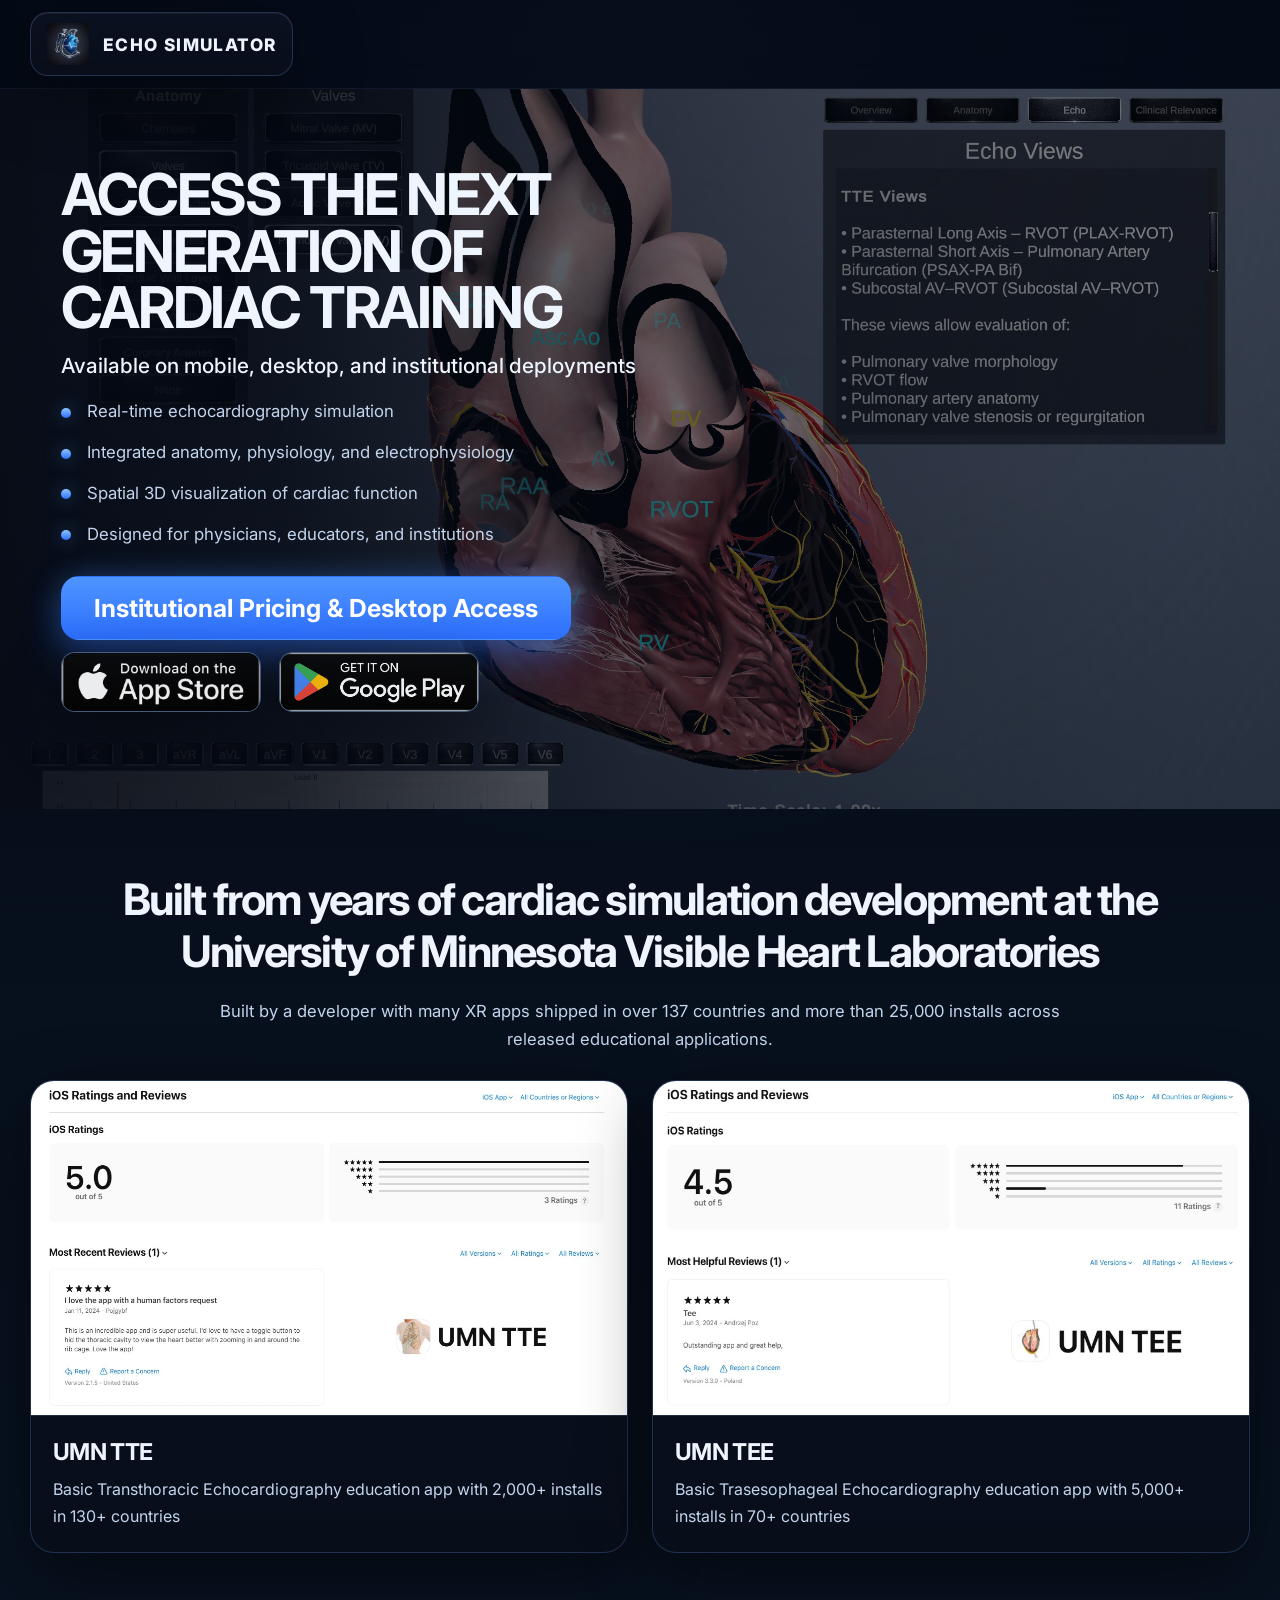
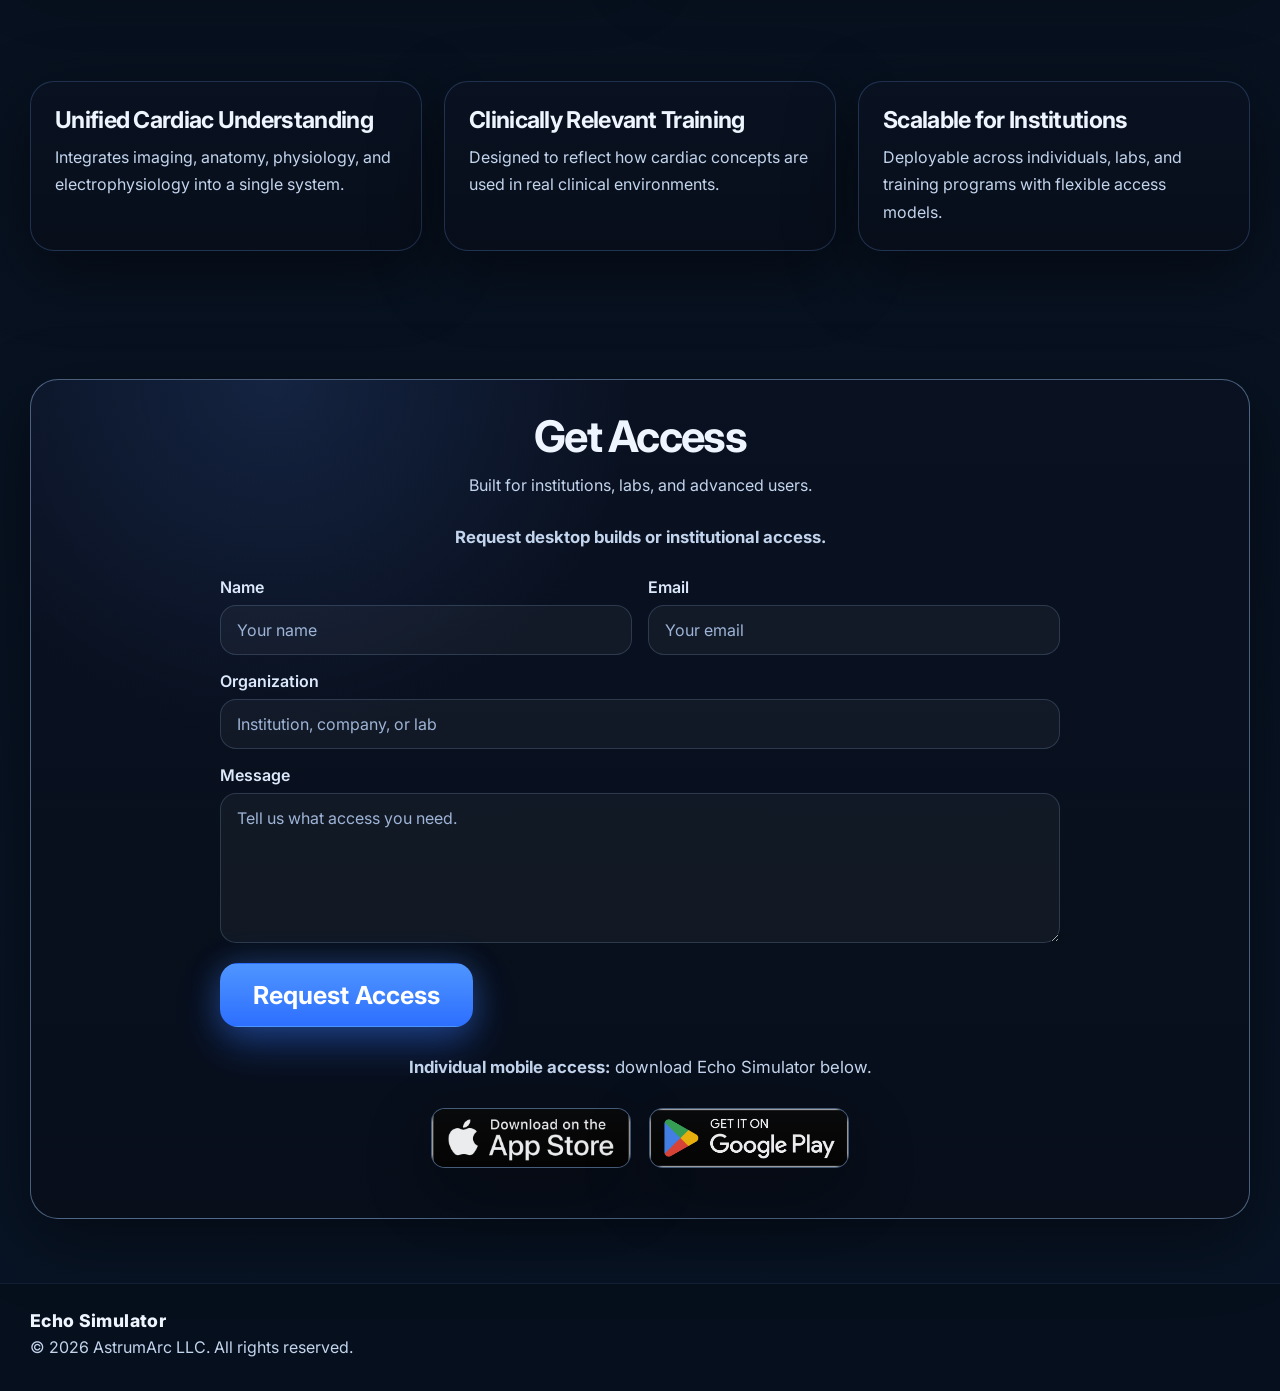
==== access/index.html @ 0ff76860 "Another access path bug fix" ====
<!DOCTYPE html>
<html lang="en">
<head>
  <meta charset="UTF-8" />
  <meta name="viewport" content="width=device-width, initial-scale=1.0" />
  <title>Get Access | Echo Simulator</title>
  <meta
    name="description"
    content="Get access to Echo Simulator on the App Store, Google Play, or request Windows, Mac, and Linux builds directly."
  />
  <link rel="preconnect" href="https://fonts.googleapis.com" />
  <link rel="preconnect" href="https://fonts.gstatic.com" crossorigin />
  <link href="https://fonts.googleapis.com/css2?family=Inter:wght@400;500;600;700;800;900&display=swap" rel="stylesheet" />
  <link rel="stylesheet" href="../styles.css" />
</head>
<body class="theme-access">
  <header class="topbar">
    <div class="container nav">
      <a class="brand" href="/" aria-label="Echo Simulator home">
        <img src="../assets/app_icon.webp" alt="Echo Simulator icon" class="brand-icon" />
        <span class="brand-wordmark">ECHO SIMULATOR</span>
      </a>

      <button class="menu-toggle" id="menuToggle" aria-label="Toggle menu" aria-expanded="false">
        <span></span>
      </button>
    </div>

    <div class="mobile-menu" id="mobileMenu">
      <a href="/">Home</a>
    </div>
  </header>

  <main>
    <section class="hero hero-home">
      <div class="hero-image hero-image-home"></div>
      <div class="hero-overlay hero-overlay-home"></div>

      <div class="container hero-content hero-content-left">
        <div class="hero-copy hero-copy-home">
          <h1>Access the Next Generation of Cardiac Training</h1>
          <p class="access-subtitle">Available on mobile, desktop, and institutional deployments</p>

          <ul class="access-bullets">
            <li>Real-time echocardiography simulation</li>
            <li>Integrated anatomy, physiology, and electrophysiology</li>
            <li>Spatial 3D visualization of cardiac function</li>
            <li>Designed for physicians, educators, and institutions</li>
          </ul>

          <div class="request-buttons">
             <a href="/access.html#choose-access" class="btn btn-primary btn-cta">
            Institutional Pricing & Desktop Access
          </a>
        </div>

          <div class="store-button-row left-aligned  store-secondary">
            <a href="#" class="image-button" aria-label="Download on the Apple App Store">
              <img src="../assets/AppleIcon.webp" alt="Download on the App Store" />
              <span>Apple App Store</span>
            </a>
            <a href="#" class="image-button" aria-label="Get it on Google Play">
              <img src="../assets/GoogleIcon.webp" alt="Get it on Google Play" />
              <span>Google Play</span>
            </a>
          </div>


        </div>
      </div>
    </section>

    <section class="proof section">
      <div class="container">
        <h2 class="section-title">Built from years of cardiac simulation development at the University of Minnesota Visible Heart Laboratories</h2>
        <p class="section-lead wide">
          Built by a developer with many XR apps shipped in over 137 countries and more than 25,000 installs across released educational applications.
        </p>

        <div class="review-grid">
          <article class="review-card">
            <div class="review-image">
              <img src="../assets/UMNTTE.webp" alt="App review image 1" />
            </div>
            <div class="review-copy">
              <h3>UMN TTE</h3>
              <p>Basic Transthoracic Echocardiography education app with 2,000+ installs in 130+ countries</p>
            </div>
          </article>

          <article class="review-card">
            <div class="review-image">
              <img src="../assets/UMNTEE.webp" alt="App review image 2" />
            </div>
            <div class="review-copy">
              <h3>UMN TEE</h3>
              <p>Basic Trasesophageal Echocardiography education app with 5,000+ installs in 70+ countries</p>
            </div>
          </article>
        </div>
      </div>
    </section>

    <section class="deal-sections section">
      <div class="container value-grid">
        <article class="value-card">
          <h3>Unified Cardiac Understanding</h3>
          <p>
            Integrates imaging, anatomy, physiology, and electrophysiology into a single system.
          </p>
        </article>

        <article class="value-card">
          <h3>Clinically Relevant Training</h3>
          <p>
            Designed to reflect how cardiac concepts are used in real clinical environments.
          </p>
        </article>

        <article class="value-card">
          <h3>Scalable for Institutions</h3>
          <p>
            Deployable across individuals, labs, and training programs with flexible access models.
          </p>
        </article>
      </div>
    </section>

    <section id="choose-access" class="conversion section">
  <div class="container conversion-panel">
    <div class="conversion-copy">
  <h2>Get Access</h2>
  <p>
    Built for institutions, labs, and advanced users.
  </p>
</div>

<div class="conversion-actions">
  <div class="request-info">
    <p>
      <strong>Request desktop builds or institutional access.</strong>
    </p>
  </div>

      <form class="contact-form"
      action="https://formspree.io/f/xvzgvyap"
      method="POST"
      novalidate>

  <input type="hidden" name="_subject" value="Echo Simulator Access Request" />
  <input type="hidden" name="_template" value="table" />
  <input type="text" name="_gotcha" style="display:none" />

  <div class="form-grid">
    <label>
      <span>Name</span>
      <input type="text" name="name" placeholder="Your name" />
    </label>
    <label>
      <span>Email</span>
      <input type="email" name="email" placeholder="Your email" required />
    </label>
  </div>

  <label>
    <span>Organization</span>
    <input type="text" name="organization" placeholder="Institution, company, or lab" />
  </label>

  <label>
    <span>Message</span>
    <textarea name="message" rows="6" placeholder="Tell us what access you need." required></textarea>
  </label>

  <button type="submit" class="btn btn-primary btn-cta">Request Access</button>

  <div class="form-status" id="formStatus"></div>
</form>

      <div class="request-info individual-access-note">
        <p>
          <strong>Individual mobile access:</strong> download Echo Simulator below.
        </p>
      </div>

      <div class="store-button-row store-secondary">
        <a href="#" class="image-button" aria-label="Download on the Apple App Store">
          <img src="../assets/AppleIcon.webp" alt="Download on the App Store" />
          <span>Apple App Store</span>
        </a>
        <a href="#" class="image-button" aria-label="Get it on Google Play">
          <img src="../assets/GoogleIcon.webp" alt="Get it on Google Play" />
          <span>Google Play</span>
        </a>
      </div>
    </div>
  </div>
</section>
  </main>

  <footer class="site-footer">
    <div class="container footer-inner">
      <div class="footer-left">
        <div class="footer-brand">Echo Simulator</div>
        <p>© <span id="year"></span> AstrumArc LLC. All rights reserved.</p>
      </div>      
    </div>
  </footer>

  <script src="../script.js"></script>
</body>
</html>
---- styles.css ----
:root{
  --bg:#040913;
  --bg2:#081226;
  --panel:#0a1222;
  --panel2:#0e1a31;
  --line:rgba(120,168,255,.22);
  --line-strong:rgba(167,208,255,.42);
  --text:#eef5ff;
  --muted:#c3d4ed;
  --accent:#4f95ff;
  --accent2:#2d6fff;
  --shadow:0 22px 70px rgba(0,0,0,.45);
  --radius:24px;
  --container:1220px;
}

*{box-sizing:border-box}
html{scroll-behavior:smooth}
body{
  margin:0;
  font-family:Inter,system-ui,sans-serif;
  color:var(--text);
  background:
    radial-gradient(circle at 50% 0%, rgba(89,142,255,.12), transparent 28%),
    linear-gradient(180deg, #030812 0%, #07101d 35%, #081425 100%);
}
a{text-decoration:none;color:inherit}
img{display:block;max-width:100%}
button,input,textarea{font:inherit}

.container{
  width:min(var(--container), calc(100% - 40px));
  margin:0 auto;
}

.topbar{
  position:sticky;
  top:0;
  z-index:100;
  backdrop-filter:blur(16px);
  background:rgba(5,11,22,.72);
  border-bottom:1px solid rgba(144,186,255,.08);
}

.nav{
  min-height:88px;
  display:flex;
  align-items:center;
  justify-content:space-between;
  gap:18px;
}

.brand{
  display:flex;
  align-items:center;
  gap:14px;
  padding:10px 16px;
  border:1px solid var(--line);
  border-radius:18px;
  background:linear-gradient(180deg, rgba(11,18,33,.94), rgba(10,15,27,.82));
  box-shadow:inset 0 1px 0 rgba(255,255,255,.06), var(--shadow);
}

.brand-icon{
  width:42px;
  height:42px;
  object-fit:contain;
}

.brand-wordmark{
  font-size:1.08rem;
  font-weight:800;
  letter-spacing:.08em;
  white-space:nowrap;
}

.nav-links{
  display:flex;
  align-items:center;
  gap:14px;
}

.feature-band-media{
  display:flex;
  justify-content:flex-end;
  align-items:center;
  gap:20px;
  padding:12px;
  overflow:hidden;
  background:linear-gradient(180deg, rgba(8,14,26,.92), rgba(8,14,26,.88));
}

.feature-band-img-wrap{
  width:50%;
  max-width:50%;
  flex:0 0 50%;
  border-radius:20px;
  overflow:hidden;
}

.feature-band-img{
  width:100%;
  height:auto;
  display:block;
  object-fit:contain;
}

.btn{
  display:inline-flex;
  align-items:center;
  justify-content:center;
  min-height:50px;
  padding:0 20px;
  border-radius:16px;
  font-weight:700;
  transition:transform .18s ease, box-shadow .18s ease, border-color .18s ease, background .18s ease;
  border:1px solid transparent;
}
.btn:hover{transform:translateY(-1px)}
.btn-sm{
  min-height:46px;
  padding:0 16px;
}
.btn-primary{
  color:#fff;
  background:linear-gradient(180deg, var(--accent) 0%, var(--accent2) 100%);
  box-shadow:0 12px 28px rgba(45,111,255,.28), 0 0 24px rgba(79,149,255,.18);
}
.btn-outline{
  color:var(--text);
  border:1px solid var(--line-strong);
  background:linear-gradient(180deg, rgba(255,255,255,.05), rgba(255,255,255,.025));
}

.menu-toggle{
  display:none;
  width:46px;
  height:46px;
  border-radius:14px;
  border:1px solid var(--line);
  background:rgba(255,255,255,.03);
  position:relative;
}
.menu-toggle span,
.menu-toggle span::before,
.menu-toggle span::after{
  content:"";
  position:absolute;
  left:50%;
  width:18px;
  height:2px;
  background:#fff;
  transform:translateX(-50%);
}
.menu-toggle span{top:22px}
.menu-toggle span::before{top:-6px}
.menu-toggle span::after{top:6px}

.mobile-menu{
  display:none;
  padding:0 20px 16px;
}
.mobile-menu.open{display:block}
.mobile-menu a{
  display:block;
  color:var(--muted);
  padding:12px 0;
  border-top:1px solid rgba(144,186,255,.08);
}

.hero{
  position:relative;
  overflow:hidden;
}
.hero-image,
.hero-overlay{
  position:absolute;
  inset:0;
}
.hero-content,
.hero-access-grid{
  position:relative;
  z-index:1;
}

.hero-home{
  min-height:720px;
  display:flex;
  align-items:center;
}
.hero-image-home{
  background: url("assets/Anatomy2.webp") center center / cover no-repeat;
}
.hero-overlay-home{
  background:
    linear-gradient(90deg, rgba(4,9,19,.92) 0%, rgba(4,9,19,.84) 22%, rgba(4,9,19,.54) 50%, rgba(4,9,19,.28) 100%),
    linear-gradient(180deg, rgba(4,9,19,.12) 0%, rgba(4,9,19,.26) 100%);
}
.hero-content-left{
  display:flex;
  justify-content:flex-start;
}
.hero-copy-home{
  max-width:620px;
  padding:44px 0;
  margin-left:2.5%;
}
.hero-copy-home h1{
  margin:0 0 18px;
  font-size:clamp(2.1rem, 4.5vw, 3.75rem);
  line-height:.98;
  letter-spacing:-.04em;
  text-transform:uppercase;
}
.hero-copy-home h2{
  margin:0 0 28px;
  font-size:clamp(1.08rem, 1.9vw, 1.42rem);
  line-height:1.6;
  font-weight:500;
  color:var(--muted);
  max-width:42ch;
}
.hero-btn{
  min-width:180px;
}

.section{
  padding:64px 0;
}

.section-title{
  margin:0 0 20px;
  text-align:center;
  font-size:clamp(2rem, 3.4vw, 3rem);
  letter-spacing:-.04em;
}
.section-lead{
  margin:0 auto 26px;
  text-align:center;
  color:var(--muted);
  max-width:760px;
  line-height:1.7;
  font-size:1.04rem;
}
.section-lead.wide{
  max-width:900px;
}

.echo-sections{
  padding-top:40px;
  padding-bottom:12px;
}

.education-section{
  padding-top:12px;
  padding-bottom:12px;
}

.feature-band{
  position:relative;
  border-radius:30px;
  overflow:hidden;
  border:1px solid var(--line-strong);
  box-shadow:var(--shadow);
  margin-bottom:26px;
  background:linear-gradient(180deg, rgba(10,18,34,.96), rgba(8,14,26,.94));
}

.feature-band-inner{
  position:relative;
  z-index:1;
  display:grid;
  grid-template-columns:minmax(280px, 32%) minmax(0, 68%);
  align-items:stretch;
  gap:0;
  padding:0;
}

.feature-band-copy{
  display:flex;
  flex-direction:column;
  justify-content:center;
  padding:34px 24px 34px 28px;
  max-width:none;
  background:linear-gradient(180deg, rgba(10,18,34,.985), rgba(8,14,26,.965));
  position:relative;
  z-index:2;
}

.feature-band-media{
  display:flex;
  justify-content:flex-end;
  align-items:center;
  gap:20px;
  padding:12px;
  overflow:hidden;
  background:linear-gradient(180deg, rgba(8,14,26,.92), rgba(8,14,26,.88));
}



.band-label{
  margin:0 0 10px;
  color:#9ec4ff;
  font-size:.88rem;
  font-weight:700;
  letter-spacing:.12em;
  text-transform:uppercase;
}

.feature-band-copy h3{
  margin:0 0 12px;
  font-size:clamp(1.6rem, 2.8vw, 2.4rem);
  line-height:1.1;
  letter-spacing:-.03em;
}

.feature-band-copy p{
  margin:0 0 22px;
  color:var(--muted);
  font-size:1.02rem;
  line-height:1.65;
  max-width:30ch;
}

.privacy-section{
  padding-top:10px;
  padding-bottom:20px;
}
.privacy-panel{
  border:1px solid var(--line-strong);
  border-radius:28px;
  background:
    radial-gradient(circle at 15% 0%, rgba(83,145,255,.14), transparent 28%),
    linear-gradient(180deg, rgba(10,18,34,.96), rgba(8,14,26,.94));
  box-shadow:var(--shadow);

  padding:34px;

  max-width:900px;
  margin:0 auto;
}
.privacy-copy{
  max-width:860px;
  margin:0 auto;
  text-align:left;
}
.privacy-copy h3{
  margin:0 0 14px;
  font-size:clamp(2rem, 3.4vw, 3rem);
  line-height:1.06;
  letter-spacing:-.04em;
}
.privacy-copy p{
  margin:0 0 14px;
  color:var(--muted);
  font-size:1.05rem;
  line-height:1.8;
}
.privacy-copy p:last-child{
  margin-bottom:0;
}

.request-info{
  text-align:center;
  margin:20px 0 26px;
}

.request-info p{
  margin:0;
  color:var(--muted);
  font-size:1.05rem;
  line-height:1.7;
}

.privacy-intro{
  margin-bottom:24px;
}

.privacy-policy-details{
  margin-top:28px;
  padding:28px;
  border:1px solid rgba(167,208,255,.14);
  border-radius:22px;
  background:linear-gradient(180deg, rgba(255,255,255,.035), rgba(255,255,255,.02));
}

.privacy-policy-header{
  margin-bottom:22px;
  padding-bottom:18px;
  border-bottom:1px solid rgba(167,208,255,.12);
}

.privacy-policy-header h4{
  margin:0 0 8px;
  font-size:1.35rem;
  line-height:1.2;
  letter-spacing:-.03em;
  color:var(--text);
}

.privacy-policy-header p{
  margin:0;
  color:#dce8fb;
  font-size:.98rem;
}

.privacy-policy-grid{
  display:grid;
  grid-template-columns:repeat(2, minmax(0, 1fr));
  gap:18px;
}

.policy-item{
  padding:18px 18px 16px;
  border:1px solid rgba(167,208,255,.12);
  border-radius:18px;
  background:rgba(255,255,255,.02);
}

.policy-item h5{
  margin:0 0 8px;
  font-size:1rem;
  line-height:1.25;
  letter-spacing:-.02em;
  color:var(--text);
}

.review-card{
  border:1px solid var(--line);
  border-radius:24px;
  background:linear-gradient(180deg, rgba(10,18,34,.92), rgba(8,14,26,.92));
  box-shadow:var(--shadow);
  overflow:hidden;
}

.policy-item p{
  margin:0;
  font-size:.97rem;
  line-height:1.7;
  color:var(--muted);
}

.policy-item-contact{
  grid-column:1 / -1;
}

.store-button-row{
  display:flex;
  gap:18px;
  flex-wrap:wrap;
  margin:18px 0 20px;
}

/* THIS is what forces left alignment */
.store-button-row.left-aligned{
  justify-content:flex-start;
}

@media (max-width: 900px){
  .privacy-policy-grid{
    grid-template-columns:1fr;
  }

  .feature-band-img-wrap{
    width:calc(50% - 6px);
    max-width:calc(50% - 6px);
    flex:0 0 calc(50% - 6px);
  }

  .policy-item-contact{
    grid-column:auto;
  }
}

@media (max-width: 640px){
  .privacy-policy-details{
    margin-top:22px;
    padding:20px;
    border-radius:18px;
  }

  .policy-item{
    padding:16px;
    border-radius:16px;
  }

  .privacy-policy-header h4{
    font-size:1.15rem;
  }

  .policy-item h5{
    font-size:.96rem;
  }

  .policy-item p{
    font-size:.92rem;
    line-height:1.6;
  }
}

.cta-grid{
  display:grid;
  grid-template-columns:.9fr 1.1fr;
  gap:36px;
  align-items:center;
}
.cta-copy h3{
  margin:0 0 16px;
  font-size:clamp(2.2rem, 4vw, 3.6rem);
  line-height:1.02;
  letter-spacing:-.05em;
  text-transform:uppercase;
}
.cta-subtitle,
.access-subtitle{
  margin:0 0 20px;
  color:var(--text);
  font-size:1.3rem;
  font-weight:500;
}
.check-list,
.access-bullets{
  list-style:none;
  padding:0;
  margin:0 0 28px;
}
.check-list li,
.access-bullets li{
  position:relative;
  padding-left:26px;
  margin:0 0 14px;
  color:var(--muted);
  line-height:1.6;
  font-size:1.05rem;
}
.check-list li::before,
.access-bullets li::before{
  content:"";
  position:absolute;
  left:0;
  top:.55em;
  width:10px;
  height:10px;
  border-radius:50%;
  background:linear-gradient(180deg, #8bc5ff, #2d6fff);
  box-shadow:0 0 18px rgba(79,149,255,.5);
}
.buy-btn{
  margin-top:8px;
  min-width:220px;
}
.platform-icons{
  display:flex;
  gap:10px;
  flex-wrap:wrap;
  margin-top:20px;
}
.platform-icons span{
  padding:10px 14px;
  border-radius:999px;
  border:1px solid var(--line);
  color:var(--muted);
  background:rgba(255,255,255,.03);
}

.cta-visual{
  position:relative;
  min-height:620px;
}
.ring{
  position:absolute;
  left:50%;
  transform:translateX(-50%);
  border-radius:50%;
  border:1px solid rgba(135,190,255,.2);
  box-shadow:0 0 50px rgba(72,138,255,.08);
}
.ring-1{
  bottom:42px;
  width:460px;
  height:100px;
}
.ring-2{
  bottom:112px;
  width:360px;
  height:74px;
}
.unified-platform{
  padding-top:40px;
  padding-bottom:18px;
}

.unified-platform-panel{
  border:1px solid var(--line-strong);
  border-radius:28px;
  background:
    radial-gradient(circle at 15% 0%, rgba(83,145,255,.14), transparent 28%),
    linear-gradient(180deg, rgba(10,18,34,.96), rgba(8,14,26,.94));
  box-shadow:var(--shadow);
  padding:36px 32px;
  text-align:center;
  max-width:980px;
  margin:0 auto;
}

.unified-platform-title{
  margin-bottom:14px;
}

.unified-platform-lead{
  max-width:760px;
  margin:0 auto;
  font-size:1.08rem;
  line-height:1.8;
}

@media (max-width: 640px){
  .unified-platform-panel{
    padding:24px 20px;
    border-radius:22px;
  }

  .unified-platform-lead{
    font-size:.98rem;
    line-height:1.7;
  }
}
.device-panel{
  position:absolute;
  left:50%;
  top:30px;
  transform:translateX(-50%);
  width:min(620px, 80%);
  aspect-ratio: 1.432 / 1; /* or whatever your image is */
  border-radius:30px;
  overflow:hidden;
  border:1px solid var(--line-strong);
  box-shadow:var(--shadow);
  background:linear-gradient(180deg, rgba(11,20,36,.95), rgba(8,14,24,.9));
}
.device-panel img{
  width:100%;
  height:100%;
  object-fit:cover;
}
.floating-phone{
  position:absolute;
  top:130px;
  width:112px;
  height:210px;
  border-radius:28px;
  border:1px solid var(--line);
  background:linear-gradient(180deg, rgba(11,20,36,.95), rgba(8,14,24,.9));
  box-shadow:var(--shadow);
  display:grid;
  place-items:center;
}
.floating-phone img{
  width:72px;
  height:72px;
  object-fit:contain;
}
.phone-left{left:24px}
.phone-right{right:24px}
.funnel-core{
  position:absolute;
  left:50%;
  bottom:70px;
  transform:translateX(-50%);
  width:150px;
  height:150px;
  border-radius:34px;
  border:1px solid var(--line-strong);
  background:linear-gradient(180deg, rgba(12,24,42,.98), rgba(10,16,28,.92));
  box-shadow:0 0 55px rgba(77,149,255,.2), var(--shadow);
  display:grid;
  place-items:center;
}
.funnel-core img{
  width:100%;
  height:100%;
  object-fit:cover;
}

.funnel-core img{
  border-radius:inherit;
}

.hero-access{
  min-height:760px;
  display:flex;
  align-items:center;
}
.hero-image-access{
  background:url("assets/access_mockup.webp") center center / cover no-repeat;
}
.hero-overlay-access{
  background:
    linear-gradient(90deg, rgba(4,9,19,.90) 0%, rgba(4,9,19,.82) 26%, rgba(4,9,19,.42) 58%, rgba(4,9,19,.28) 100%),
    linear-gradient(180deg, rgba(4,9,19,.18) 0%, rgba(4,9,19,.34) 100%);
}
.hero-access-grid{
  display:grid;
  grid-template-columns:.9fr 1.1fr;
  gap:30px;
  align-items:center;
  width:100%;
}
.hero-access-grid-left{
  justify-items:start;
}
.hero-copy-access{
  max-width:560px;
  margin-left:2.5%;
}
.hero-copy-access-centered{
  display:flex;
  flex-direction:column;
  justify-content:center;
  min-height:520px;
}
.hero-copy-access h1{
  margin:0 0 14px;
  font-size:clamp(2.6rem, 5vw, 4.4rem);
  line-height:1.02;
  letter-spacing:-.05em;
  max-width:10ch;
}
.os-request-note{
  color:#dce8fb;
  font-size:1rem;
  margin-top:6px;
}

.store-button-row{
  display:flex;
  justify-content:center;
  gap:18px;
  flex-wrap:wrap;
}
.left-aligned{
  justify-content:flex-start;
}
.image-button{
  display:inline-flex;
  align-items:center;
  justify-content:center;
  width:260px;
  height:78px;
  padding:0;
  border-radius:18px;
  overflow:hidden;
  border:1px solid var(--line-strong);
  box-shadow:var(--shadow);
  position:relative;
  background-color:#09152a;
}
.image-button img{
  width:100%;
  height:100%;
  object-fit:cover;
  display:block;
}
.image-button::after{
  content:"";
  position:absolute;
  inset:0;
  background:linear-gradient(180deg, rgba(255,255,255,.04), rgba(255,255,255,.015));
  pointer-events:none;
}
.image-button span{
  position:absolute;
  width:1px;
  height:1px;
  overflow:hidden;
  clip-path:inset(50%);
}

.access-hero-visual{
  position:relative;
  min-height:520px;
}
.access-hero-ring{
  position:absolute;
  left:50%;
  bottom:92px;
  transform:translateX(-50%);
  width:520px;
  height:120px;
  border-radius:50%;
  border:1px solid rgba(143,201,255,.22);
  box-shadow:0 0 50px rgba(70,132,255,.08);
}
.access-phone{
  position:absolute;
  left:50%;
  top:18px;
  transform:translateX(-50%) rotate(-1deg);
  width:270px;
  height:520px;
  border-radius:38px;
  overflow:hidden;
  border:1px solid var(--line-strong);
  background:linear-gradient(180deg, rgba(11,20,36,.95), rgba(8,14,24,.9));
  box-shadow:var(--shadow);
}
.access-phone img{
  width:100%;
  height:100%;
  object-fit:cover;
}
.access-heart-card{
  position:absolute;
  top:92px;
  width:180px;
  height:220px;
  border-radius:34px;
  border:1px solid var(--line);
  background:linear-gradient(180deg, rgba(12,24,42,.92), rgba(8,14,24,.86));
  box-shadow:var(--shadow);
  display:grid;
  place-items:center;
}
.access-heart-card.left{left:30px}
.access-heart-card.right{right:30px; top:150px}
.access-heart-card img{
  width:120px;
  height:120px;
  object-fit:contain;
}

.review-grid{
  display:grid;
  grid-template-columns:repeat(2, 1fr);
  gap:24px;
  margin-top:26px;
}
.review-card,
.value-card{
  border:1px solid var(--line);
  border-radius:24px;
  background:linear-gradient(180deg, rgba(10,18,34,.92), rgba(8,14,26,.92));
  box-shadow:var(--shadow);
}
.review-image{
  aspect-ratio:16 / 9;
  overflow:hidden;
  border-bottom:1px solid rgba(167,208,255,.16);
}
.review-image img{
  width:100%;
  height:100%;
  object-fit:fill;
}
.review-copy{
  padding:22px;
}
.review-copy h3,
.value-card h3{
  margin:0 0 10px;
  font-size:1.45rem;
  letter-spacing:-.03em;
}
.review-copy p,
.value-card p{
  margin:0;
  color:var(--muted);
  line-height:1.7;
}

.value-grid{
  display:grid;
  grid-template-columns:repeat(3, 1fr);
  gap:22px;
}
.value-card{
  padding:24px;
}

.conversion-panel{
  border:1px solid var(--line-strong);
  border-radius:28px;
  background:
    radial-gradient(circle at 20% 0%, rgba(83,145,255,.14), transparent 28%),
    linear-gradient(180deg, rgba(10,18,34,.96), rgba(8,14,26,.94));
  box-shadow:var(--shadow);
  padding:30px;
}
.conversion-copy h2{
  margin:0 0 10px;
  text-align:center;
  font-size:clamp(2rem, 3.4vw, 3rem);
  letter-spacing:-.04em;
}
.conversion-copy p{
  margin:0 auto 24px;
  text-align:center;
  color:var(--muted);
  max-width:780px;
  line-height:1.7;
}
.request-buttons{
  display:flex;
  gap:14px;
  justify-content:flex-start;
}
.btn-cta{
  font-size:1.55rem;
  min-height:64px;
  padding:0 32px;
  border-radius:18px;
  box-shadow:0 18px 40px rgba(45,111,255,.35), 0 0 30px rgba(79,149,255,.25);
}

.individual-access-note{
  margin-top:26px;
}

.store-secondary{
  margin-top:12px;
}

.store-secondary .image-button{
  width:200px;
  height:60px;
  border-radius:14px;
  opacity:.92;
}

.store-secondary .image-button:hover{
  opacity:1;
}
.contact-form{
  max-width:840px;
  margin:0 auto;
}
.form-grid{
  display:grid;
  grid-template-columns:1fr 1fr;
  gap:16px;
}
.contact-form label{
  display:block;
  margin-bottom:16px;
}
.contact-form span{
  display:block;
  margin-bottom:8px;
  color:#dce8fb;
  font-weight:600;
}
.contact-form input,
.contact-form textarea{
  width:100%;
  border-radius:16px;
  border:1px solid rgba(167,208,255,.18);
  background:rgba(255,255,255,.04);
  color:var(--text);
  padding:14px 16px;
  outline:none;
}
.contact-form input::placeholder,
.contact-form textarea::placeholder{
  color:#9eb4d6;
}
.submit-btn{
  min-width:180px;
}

.site-footer{
  border-top:1px solid rgba(144,186,255,.10);
  background:rgba(5,11,22,.55);
  padding:26px 0 34px;
}
.footer-inner{
  display:flex;
  align-items:center;
  justify-content:space-between;
  gap:24px;
  flex-wrap:wrap;
}
.footer-left p{
  margin:6px 0 0;
  color:var(--muted);
}
.footer-brand{
  font-size:1.1rem;
  font-weight:800;
  letter-spacing:.02em;
}
.footer-links{
  display:flex;
  gap:18px;
  flex-wrap:wrap;
}
.footer-links a{
  color:var(--muted);
}
.footer-links a:hover{
  color:var(--text);
}

@media (max-width: 1080px){
  .cta-grid,
  .hero-access-grid,
  .value-grid{
    grid-template-columns:1fr;
  }

  .cta-visual{
    min-height:560px;
  }

  .access-hero-visual{
    min-height:560px;
  }
}

@media (max-width: 900px){
  .nav-links{
    display:none;
  }

  .menu-toggle{
    display:block;
  }

  .hero-overlay-home,
  .hero-overlay-access{
    background:linear-gradient(180deg, rgba(4,9,19,.72) 0%, rgba(4,9,19,.78) 42%, rgba(4,9,19,.84) 100%);
  }

  .hero-copy-home,
  .hero-copy-access{
    margin-left:0;
    max-width:100%;
  }

  .feature-band-inner,
  .review-grid,
  .form-grid{
    grid-template-columns:1fr;
  }

  .feature-band-copy{
    order:1;
    padding:26px 24px;
  }

  .feature-band-media{
    order:2;
  }



  .hero-copy-access-centered{
    min-height:auto;
  }
}

@media (max-width: 640px){
  .container{
    width:min(var(--container), calc(100% - 24px));
  }

  .nav{
    min-height:78px;
  }

  .brand{
    padding:8px 12px;
    gap:10px;
  }

  .brand-icon{
    width:34px;
    height:34px;
  }

  .brand-wordmark{
    font-size:.88rem;
  }

  .hero-home,
  .hero-access{
    min-height:620px;
  }

  .hero-copy-home h1,
  .hero-copy-access h1{
    font-size:clamp(2.2rem, 11vw, 3.6rem);
    max-width:none;
  }

  .hero-copy-home h2{
    font-size:1rem;
  }

  .section{
    padding:48px 0;
  }

  .feature-band-copy h3{
    font-size:clamp(1.9rem, 8vw, 2.8rem);
  }

  .feature-band-copy p{
    font-size:.95rem;
  }

  .privacy-panel{
    padding:24px;
  }

  .privacy-copy h3{
    font-size:clamp(1.8rem, 8vw, 2.5rem);
  }

  .privacy-copy p{
    font-size:.96rem;
  }

  .image-button{
    width:100%;
    max-width:320px;
  }

  .cta-visual{
    min-height:460px;
  }

 
  .floating-phone{
    width:84px;
    height:156px;
    top:110px;
  }

  .floating-phone img{
    width:50px;
    height:50px;
  }

  .phone-left{left:4px}
  .phone-right{right:4px}

  .funnel-core{
    width:112px;
    height:112px;
    bottom:42px;
  }

  .funnel-core img{
    width:64px;
    height:64px;
  }

  .ring-1{
    width:280px;
    height:68px;
  }

  .ring-2{
    width:210px;
    height:46px;
    bottom:94px;
  }

  .access-phone{
    width:210px;
    height:400px;
  }

  .access-heart-card{
    width:100px;
    height:130px;
  }

  .access-heart-card img{
    width:62px;
    height:62px;
  }

  .access-heart-card.left{left:0}
  .access-heart-card.right{right:0}

  .access-hero-ring{
    width:280px;
    height:68px;
    bottom:86px;
  }

  .footer-inner{
    flex-direction:column;
    align-items:flex-start;
  }
}
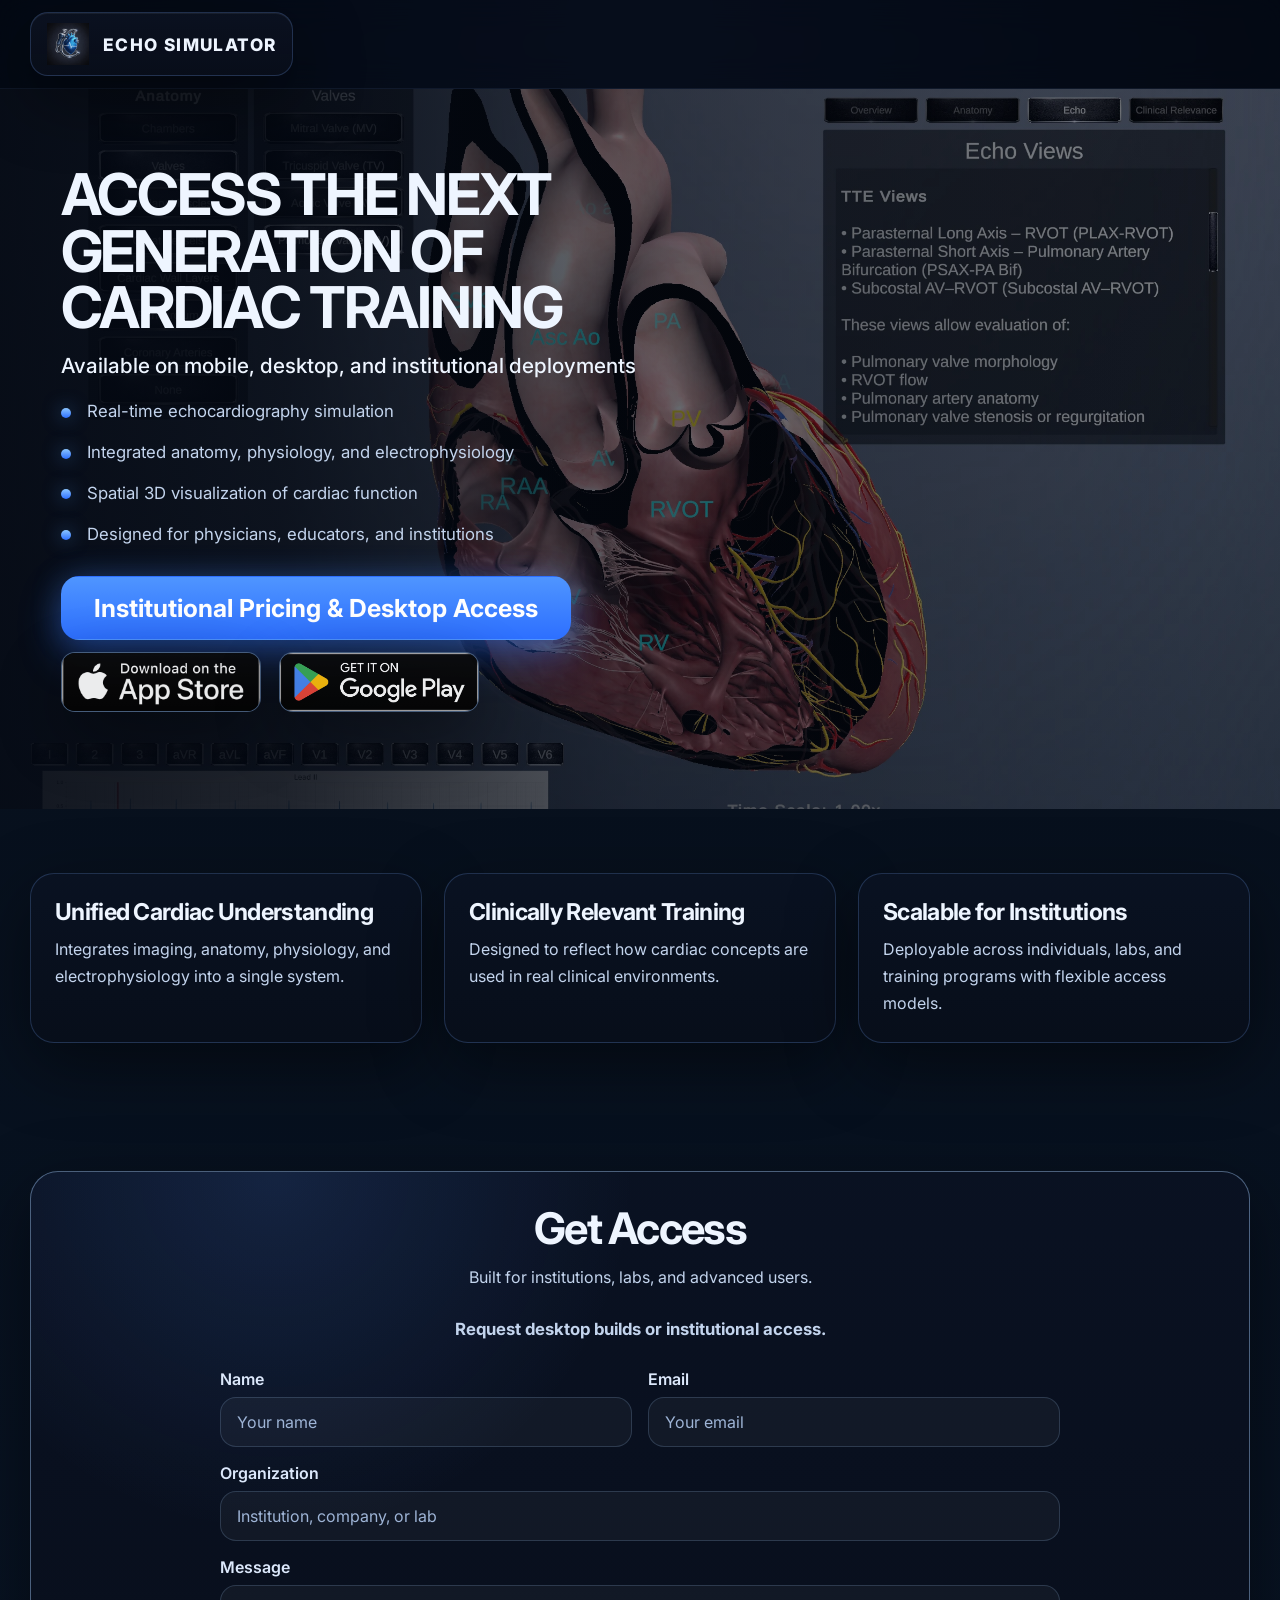
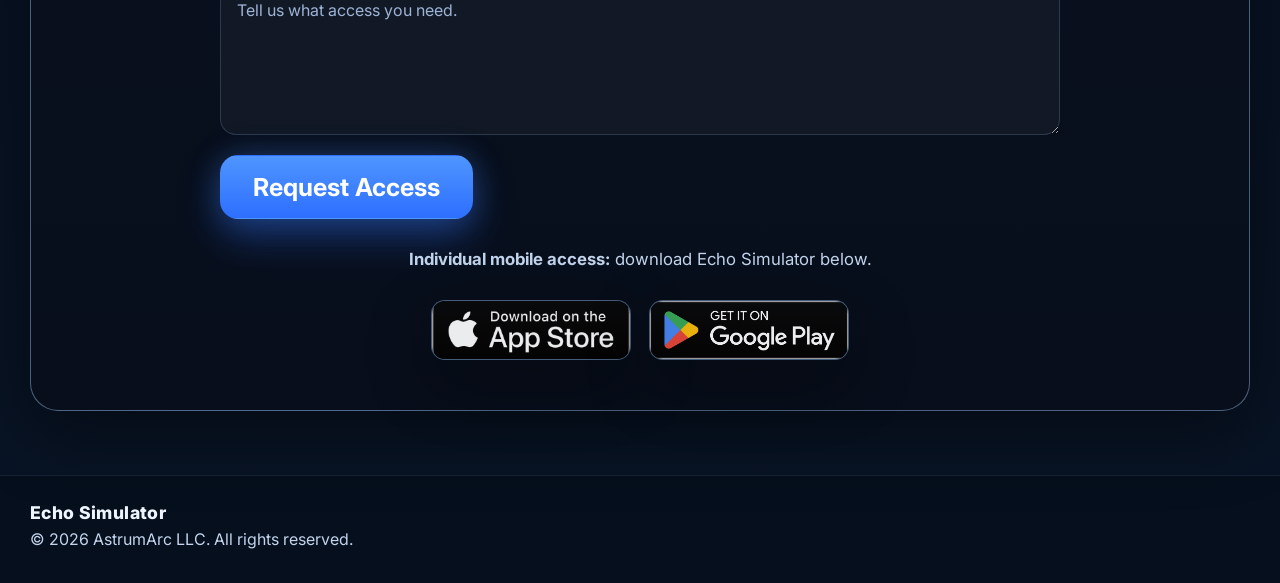
==== commit 68fbd1f8: "Updated main page" ====
--- a/access/index.html
+++ b/access/index.html
@@ -49,7 +49,7 @@
           </ul>
 
           <div class="request-buttons">
-             <a href="/access.html#choose-access" class="btn btn-primary btn-cta">
+             <a href="../access/#choose-access" class="btn btn-primary btn-cta">
             Institutional Pricing & Desktop Access
           </a>
         </div>
@@ -70,36 +70,7 @@
       </div>
     </section>
 
-    <section class="proof section">
-      <div class="container">
-        <h2 class="section-title">Built from years of cardiac simulation development at the University of Minnesota Visible Heart Laboratories</h2>
-        <p class="section-lead wide">
-          Built by a developer with many XR apps shipped in over 137 countries and more than 25,000 installs across released educational applications.
-        </p>
-
-        <div class="review-grid">
-          <article class="review-card">
-            <div class="review-image">
-              <img src="../assets/UMNTTE.webp" alt="App review image 1" />
-            </div>
-            <div class="review-copy">
-              <h3>UMN TTE</h3>
-              <p>Basic Transthoracic Echocardiography education app with 2,000+ installs in 130+ countries</p>
-            </div>
-          </article>
-
-          <article class="review-card">
-            <div class="review-image">
-              <img src="../assets/UMNTEE.webp" alt="App review image 2" />
-            </div>
-            <div class="review-copy">
-              <h3>UMN TEE</h3>
-              <p>Basic Trasesophageal Echocardiography education app with 5,000+ installs in 70+ countries</p>
-            </div>
-          </article>
-        </div>
-      </div>
-    </section>
+    
 
     <section class="deal-sections section">
       <div class="container value-grid">
--- a/styles.css
+++ b/styles.css
@@ -1195,4 +1195,115 @@
     flex-direction:column;
     align-items:flex-start;
   }
+}
+
+.publications{
+  padding-top:12px;
+  padding-bottom:24px;
+}
+
+.publications-label{
+  text-align:center;
+  margin-bottom:10px;
+}
+
+.publication-grid{
+  display:grid;
+  grid-template-columns:repeat(3, 1fr);
+  gap:24px;
+  margin-top:28px;
+}
+
+.publication-card{
+  border:1px solid var(--line);
+  border-radius:24px;
+  overflow:hidden;
+  background:linear-gradient(180deg, rgba(10,18,34,.92), rgba(8,14,26,.92));
+  box-shadow:var(--shadow);
+}
+
+.publication-image{
+  aspect-ratio:16 / 10;
+  overflow:hidden;
+  border-bottom:1px solid rgba(167,208,255,.16);
+  background:rgba(255,255,255,.02);
+}
+
+.publication-image img{
+  width:100%;
+  height:100%;
+  object-fit:cover;
+  display:block;
+}
+
+.publication-copy{
+  padding:22px;
+}
+
+.publication-copy h3{
+  margin:0 0 10px;
+  font-size:1.28rem;
+  line-height:1.25;
+  letter-spacing:-.03em;
+}
+
+.publication-meta{
+  margin:0 0 12px;
+  color:#9ec4ff;
+  font-size:.92rem;
+  font-weight:700;
+  letter-spacing:.04em;
+  text-transform:uppercase;
+}
+
+.publication-copy p{
+  margin:0;
+  color:var(--muted);
+  line-height:1.7;
+}
+
+.publications-sell{
+  margin-top:24px;
+  padding:22px 24px;
+  border:1px solid var(--line);
+  border-radius:22px;
+  background:linear-gradient(180deg, rgba(255,255,255,.035), rgba(255,255,255,.02));
+  box-shadow:var(--shadow);
+}
+
+.publications-sell p{
+  margin:0;
+  color:var(--muted);
+  line-height:1.8;
+  font-size:1.02rem;
+  text-align:center;
+}
+
+@media (max-width: 1080px){
+  .publication-grid{
+    grid-template-columns:1fr;
+  }
+}
+
+@media (max-width: 640px){
+  .publication-copy{
+    padding:18px;
+  }
+
+  .publication-copy h3{
+    font-size:1.12rem;
+  }
+
+  .publication-meta{
+    font-size:.84rem;
+  }
+
+  .publications-sell{
+    padding:18px;
+  }
+
+  .publications-sell p{
+    font-size:.96rem;
+    line-height:1.7;
+  }
 }
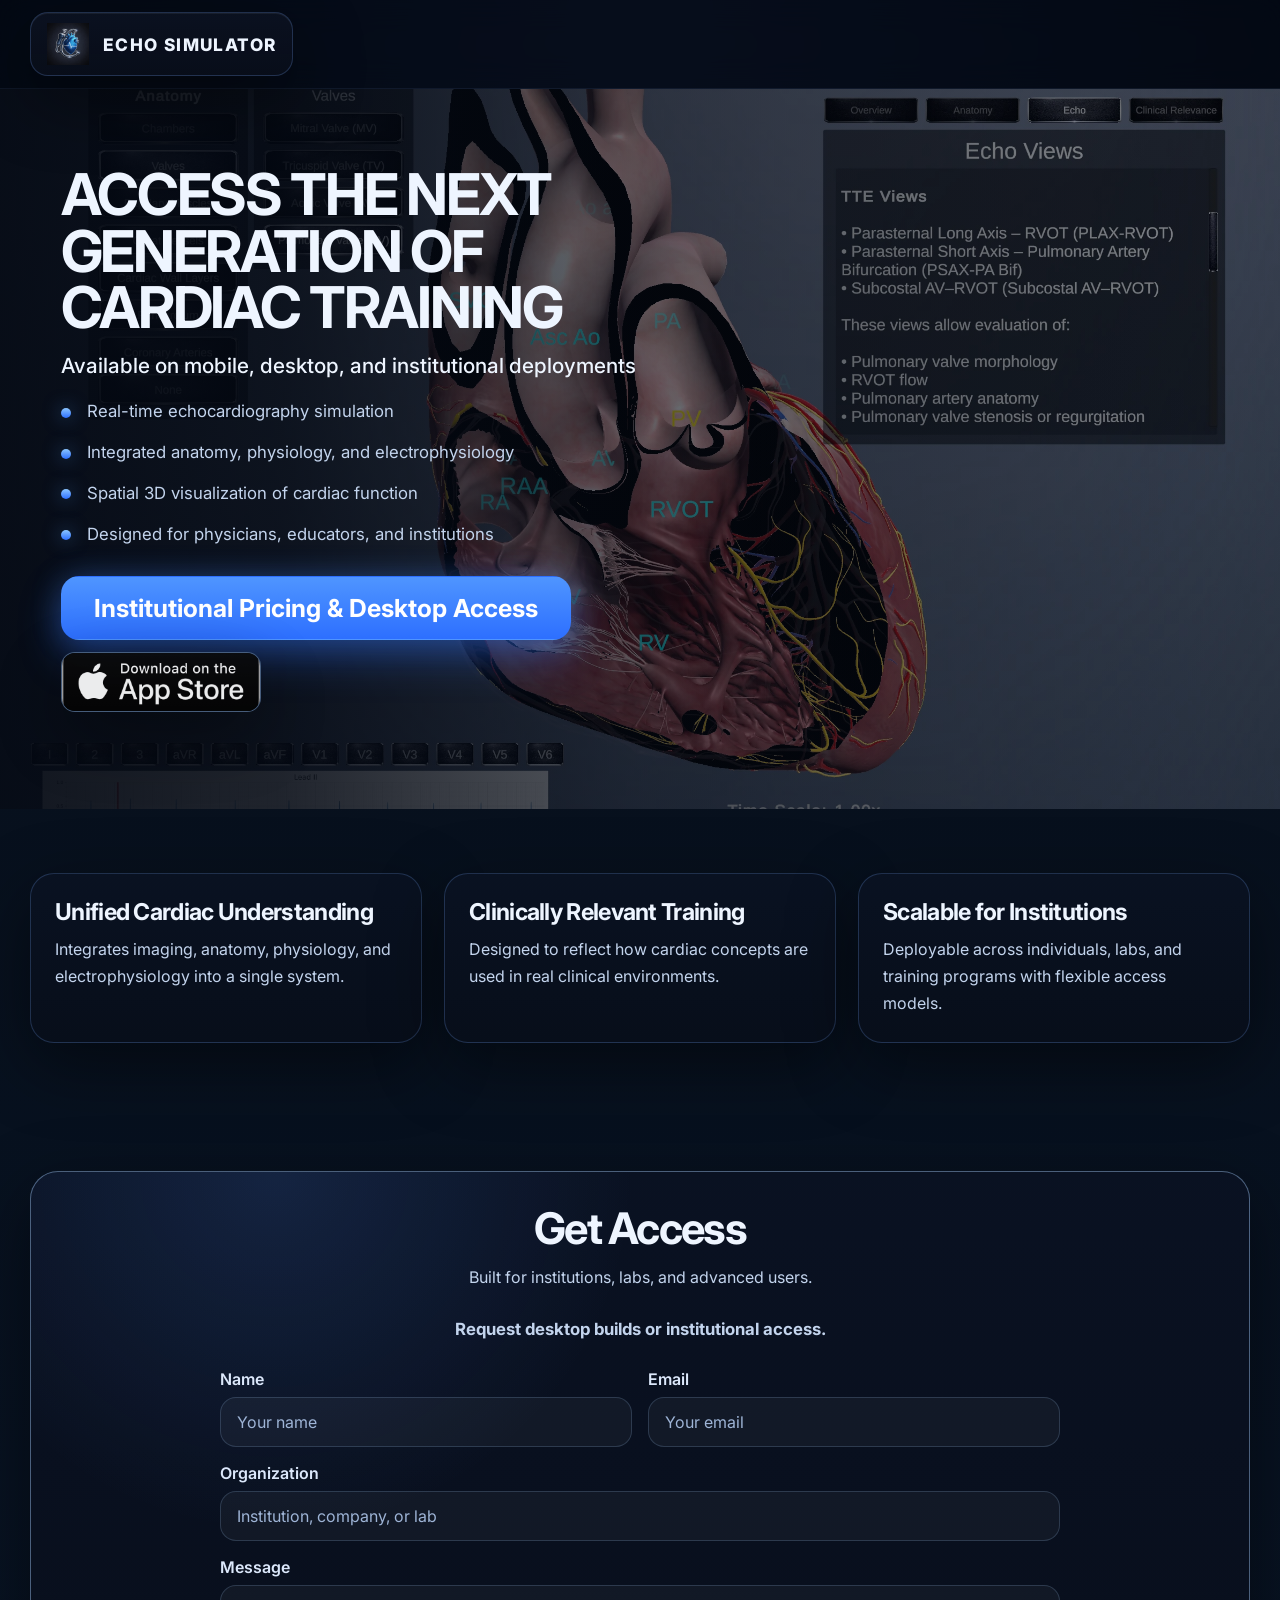
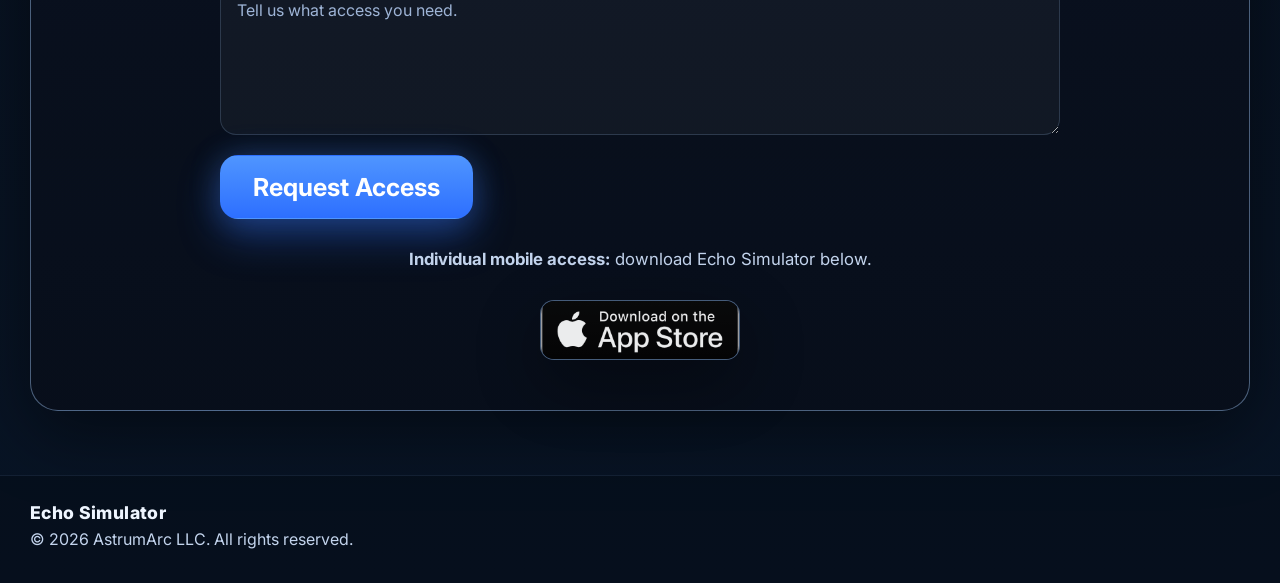
==== commit 829a9b7e: "Removed Android Builds" ====
--- a/access/index.html
+++ b/access/index.html
@@ -6,7 +6,7 @@
   <title>Get Access | Echo Simulator</title>
   <meta
     name="description"
-    content="Get access to Echo Simulator on the App Store, Google Play, or request Windows, Mac, and Linux builds directly."
+    content="Get access to Echo Simulator on the App Store, or request Windows, Mac, and Linux builds directly."
   />
   <link rel="preconnect" href="https://fonts.googleapis.com" />
   <link rel="preconnect" href="https://fonts.gstatic.com" crossorigin />
@@ -58,11 +58,7 @@
             <a href="#" class="image-button" aria-label="Download on the Apple App Store">
               <img src="../assets/AppleIcon.webp" alt="Download on the App Store" />
               <span>Apple App Store</span>
-            </a>
-            <a href="#" class="image-button" aria-label="Get it on Google Play">
-              <img src="../assets/GoogleIcon.webp" alt="Get it on Google Play" />
-              <span>Google Play</span>
-            </a>
+            </a>            
           </div>
 
 
@@ -159,10 +155,6 @@
           <img src="../assets/AppleIcon.webp" alt="Download on the App Store" />
           <span>Apple App Store</span>
         </a>
-        <a href="#" class="image-button" aria-label="Get it on Google Play">
-          <img src="../assets/GoogleIcon.webp" alt="Get it on Google Play" />
-          <span>Google Play</span>
-        </a>
       </div>
     </div>
   </div>
--- a/styles.css
+++ b/styles.css
@@ -1151,10 +1151,6 @@
     bottom:42px;
   }
 
-  .funnel-core img{
-    width:64px;
-    height:64px;
-  }
 
   .ring-1{
     width:280px;
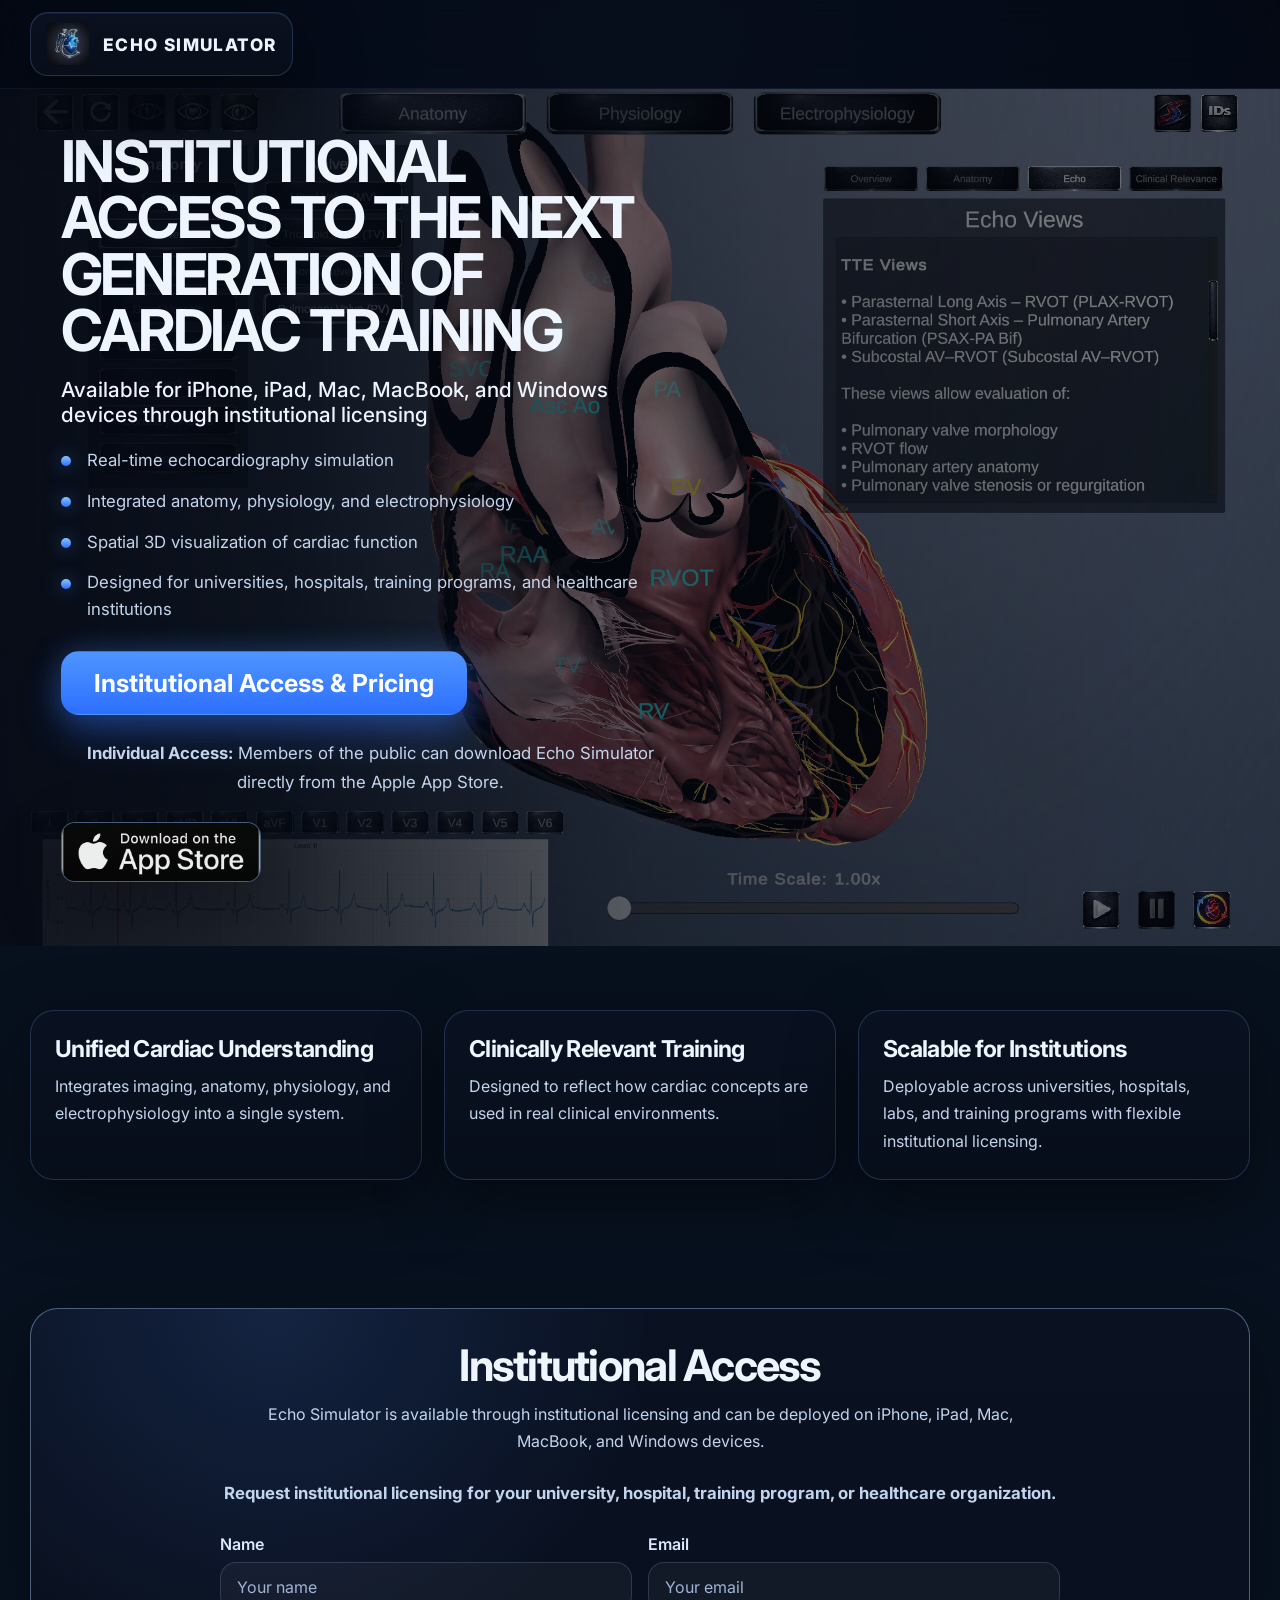
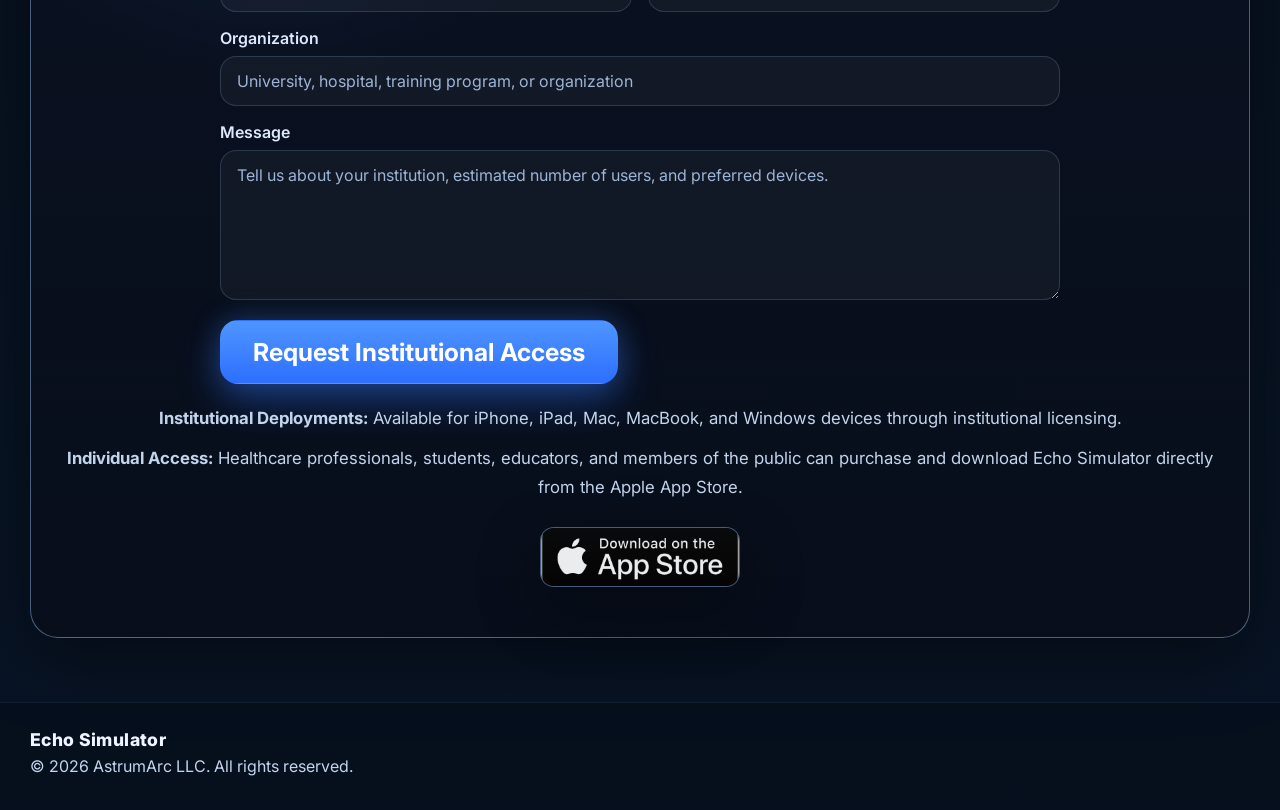
==== commit 0fac090c: "Refocus access page on institutional licensing and platform support" ====
--- a/access/index.html
+++ b/access/index.html
@@ -3,16 +3,20 @@
 <head>
   <meta charset="UTF-8" />
   <meta name="viewport" content="width=device-width, initial-scale=1.0" />
-  <title>Get Access | Echo Simulator</title>
+
+  <title>Institutional Access | Echo Simulator</title>
+
   <meta
     name="description"
-    content="Get access to Echo Simulator on the App Store, or request Windows, Mac, and Linux builds directly."
+    content="Request institutional access to Echo Simulator for iPhone, iPad, Mac, MacBook, and Windows devices."
   />
+
   <link rel="preconnect" href="https://fonts.googleapis.com" />
   <link rel="preconnect" href="https://fonts.gstatic.com" crossorigin />
   <link href="https://fonts.googleapis.com/css2?family=Inter:wght@400;500;600;700;800;900&display=swap" rel="stylesheet" />
   <link rel="stylesheet" href="../styles.css" />
 </head>
+
 <body class="theme-access">
   <header class="topbar">
     <div class="container nav">
@@ -38,35 +42,40 @@
 
       <div class="container hero-content hero-content-left">
         <div class="hero-copy hero-copy-home">
-          <h1>Access the Next Generation of Cardiac Training</h1>
-          <p class="access-subtitle">Available on mobile, desktop, and institutional deployments</p>
+          <h1>Institutional Access to the Next Generation of Cardiac Training</h1>
+
+          <p class="access-subtitle">
+            Available for iPhone, iPad, Mac, MacBook, and Windows devices through institutional licensing
+          </p>
 
           <ul class="access-bullets">
             <li>Real-time echocardiography simulation</li>
             <li>Integrated anatomy, physiology, and electrophysiology</li>
             <li>Spatial 3D visualization of cardiac function</li>
-            <li>Designed for physicians, educators, and institutions</li>
+            <li>Designed for universities, hospitals, training programs, and healthcare institutions</li>
           </ul>
 
           <div class="request-buttons">
-             <a href="../access/#choose-access" class="btn btn-primary btn-cta">
-            Institutional Pricing & Desktop Access
-          </a>
-        </div>
+            <a href="../access/#choose-access" class="btn btn-primary btn-cta">
+              Institutional Access & Pricing
+            </a>
+          </div>
 
-          <div class="store-button-row left-aligned  store-secondary">
-            <a href="#" class="image-button" aria-label="Download on the Apple App Store">
+          <div class="request-info" style="margin-top: 1.5rem;">
+            <p>
+              <strong>Individual Access:</strong> Members of the public can download Echo Simulator directly from the Apple App Store.
+            </p>
+          </div>
+
+          <div class="store-button-row left-aligned store-secondary">
+            <a href="https://apps.apple.com/us/app/echo-simulator/id6749469662" class="image-button" aria-label="Download Echo Simulator on the Apple App Store">
               <img src="../assets/AppleIcon.webp" alt="Download on the App Store" />
               <span>Apple App Store</span>
-            </a>            
+            </a>
           </div>
-
-
         </div>
       </div>
     </section>
-
-    
 
     <section class="deal-sections section">
       <div class="container value-grid">
@@ -87,78 +96,88 @@
         <article class="value-card">
           <h3>Scalable for Institutions</h3>
           <p>
-            Deployable across individuals, labs, and training programs with flexible access models.
+            Deployable across universities, hospitals, labs, and training programs with flexible institutional licensing.
           </p>
         </article>
       </div>
     </section>
 
     <section id="choose-access" class="conversion section">
-  <div class="container conversion-panel">
-    <div class="conversion-copy">
-  <h2>Get Access</h2>
-  <p>
-    Built for institutions, labs, and advanced users.
-  </p>
-</div>
+      <div class="container conversion-panel">
+        <div class="conversion-copy">
+          <h2>Institutional Access</h2>
+          <p>
+            Echo Simulator is available through institutional licensing and can be deployed on iPhone, iPad, Mac, MacBook, and Windows devices.
+          </p>
+        </div>
 
-<div class="conversion-actions">
-  <div class="request-info">
-    <p>
-      <strong>Request desktop builds or institutional access.</strong>
-    </p>
-  </div>
+        <div class="conversion-actions">
+          <div class="request-info">
+            <p>
+              <strong>Request institutional licensing for your university, hospital, training program, or healthcare organization.</strong>
+            </p>
+          </div>
 
-      <form class="contact-form"
-      action="https://formspree.io/f/xvzgvyap"
-      method="POST"
-      novalidate>
+          <form
+            class="contact-form"
+            action="https://formspree.io/f/xvzgvyap"
+            method="POST"
+            novalidate
+          >
+            <input type="hidden" name="_subject" value="Echo Simulator Institutional Access Request" />
+            <input type="hidden" name="_template" value="table" />
+            <input type="text" name="_gotcha" style="display:none" />
 
-  <input type="hidden" name="_subject" value="Echo Simulator Access Request" />
-  <input type="hidden" name="_template" value="table" />
-  <input type="text" name="_gotcha" style="display:none" />
+            <div class="form-grid">
+              <label>
+                <span>Name</span>
+                <input type="text" name="name" placeholder="Your name" />
+              </label>
 
-  <div class="form-grid">
-    <label>
-      <span>Name</span>
-      <input type="text" name="name" placeholder="Your name" />
-    </label>
-    <label>
-      <span>Email</span>
-      <input type="email" name="email" placeholder="Your email" required />
-    </label>
-  </div>
+              <label>
+                <span>Email</span>
+                <input type="email" name="email" placeholder="Your email" required />
+              </label>
+            </div>
 
-  <label>
-    <span>Organization</span>
-    <input type="text" name="organization" placeholder="Institution, company, or lab" />
-  </label>
+            <label>
+              <span>Organization</span>
+              <input type="text" name="organization" placeholder="University, hospital, training program, or organization" />
+            </label>
 
-  <label>
-    <span>Message</span>
-    <textarea name="message" rows="6" placeholder="Tell us what access you need." required></textarea>
-  </label>
+            <label>
+              <span>Message</span>
+              <textarea
+                name="message"
+                rows="6"
+                placeholder="Tell us about your institution, estimated number of users, and preferred devices."
+                required></textarea>
+            </label>
 
-  <button type="submit" class="btn btn-primary btn-cta">Request Access</button>
+            <button type="submit" class="btn btn-primary btn-cta">Request Institutional Access</button>
 
-  <div class="form-status" id="formStatus"></div>
-</form>
+            <div class="form-status" id="formStatus"></div>
+          </form>
 
-      <div class="request-info individual-access-note">
-        <p>
-          <strong>Individual mobile access:</strong> download Echo Simulator below.
-        </p>
+          <div class="request-info">
+            <p>
+              <strong>Institutional Deployments:</strong> Available for iPhone, iPad, Mac, MacBook, and Windows devices through institutional licensing.
+            </p>
+
+            <p style="margin-top: 0.75rem;">
+              <strong>Individual Access:</strong> Healthcare professionals, students, educators, and members of the public can purchase and download Echo Simulator directly from the Apple App Store.
+            </p>
+          </div>
+
+          <div class="store-button-row store-secondary">
+            <a href="https://apps.apple.com/us/app/echo-simulator/id6749469662" class="image-button" aria-label="Download Echo Simulator on the Apple App Store">
+              <img src="../assets/AppleIcon.webp" alt="Download on the App Store" />
+              <span>Apple App Store</span>
+            </a>
+          </div>
+        </div>
       </div>
-
-      <div class="store-button-row store-secondary">
-        <a href="#" class="image-button" aria-label="Download on the Apple App Store">
-          <img src="../assets/AppleIcon.webp" alt="Download on the App Store" />
-          <span>Apple App Store</span>
-        </a>
-      </div>
-    </div>
-  </div>
-</section>
+    </section>
   </main>
 
   <footer class="site-footer">
@@ -166,7 +185,7 @@
       <div class="footer-left">
         <div class="footer-brand">Echo Simulator</div>
         <p>© <span id="year"></span> AstrumArc LLC. All rights reserved.</p>
-      </div>      
+      </div>
     </div>
   </footer>
 
--- a/styles.css
+++ b/styles.css
@@ -14,8 +14,11 @@
   --container:1220px;
 }
 
+
+
 *{box-sizing:border-box}
-html{scroll-behavior:smooth}
+html{scroll-behavior:smooth;
+  background:#030812;}
 body{
   margin:0;
   font-family:Inter,system-ui,sans-serif;
